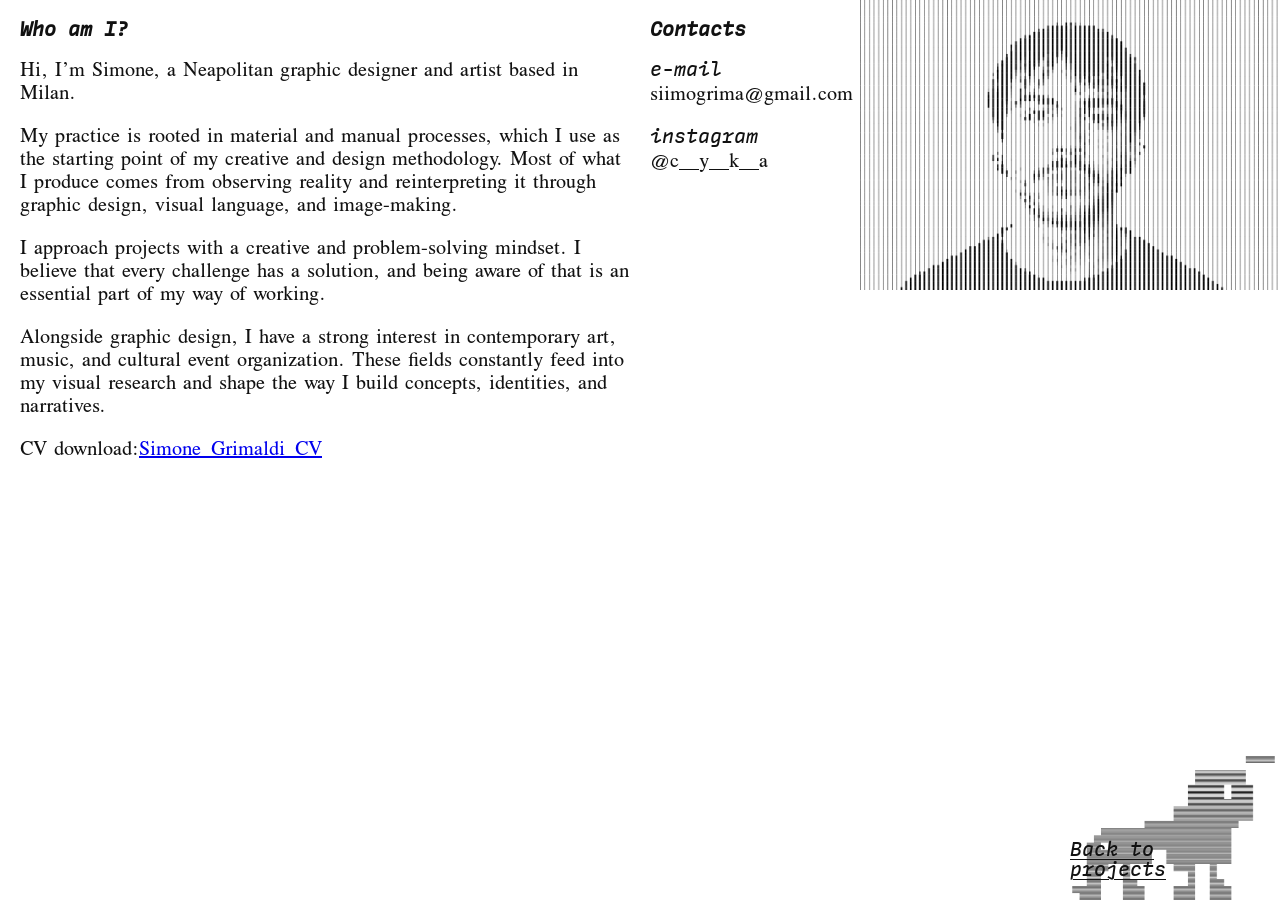
==== about.html @ 3a8df93e "initian site" ====
<!doctype html>
<html lang="it">
  <head>
    <meta charset="utf-8" />
    <title>About and Contacts — Simone Grimaldi</title>
    <meta name="viewport" content="width=device-width, initial-scale=1.0" />

    <link rel="shortcut icon" href="images/favicon.ico" type="image/x-icon" />

    <link rel="stylesheet" href="css/stili.css" />
    <link rel="stylesheet" href="css/projects.css" />
    <link rel="stylesheet" href="css/about.css" />
  </head>

  <body>
    <main class="project-page about-page" aria-label="About and Contacts">
      <!-- WHO AM I? (col 1-3) -->
      <section class="about-left" aria-label="Who am I">
        <h1 class="about-heading"><em>Who am I?</em></h1>

        <div class="about-text">
          <p>Hi, I’m Simone, a Neapolitan graphic designer and artist based in Milan.</p>

          <p>
            My practice is rooted in material and manual processes, which I use as the starting point of my creative
            and design methodology. Most of what I produce comes from observing reality and reinterpreting it through
            graphic design, visual language, and image-making.
          </p>

          <p>
            I approach projects with a creative and problem-solving mindset. I believe that every challenge has a
            solution, and being aware of that is an essential part of my way of working.
          </p>

          <p>
            Alongside graphic design, I have a strong interest in contemporary art, music, and cultural event
            organization. These fields constantly feed into my visual research and shape the way I build concepts,
            identities, and narratives.
          </p>

          <p>CV download:<a href="files/Simone Grimaldi CV.pdf" download>Simone_Grimaldi_CV</a> </p> 


        </div>
      </section>

      <!-- CONTACTS (col 4) -->
      <section class="about-contacts" aria-label="Contacts">
        <h2 class="about-heading"><em>Contacts</em></h2>

        <div class="contacts">
          <p class="contact-label"><em>e-mail</em></p>
          <p class="contact-value">siimogrima@gmail.com</p>

          <div class="contacts-gap" aria-hidden="true"></div>

          <p class="contact-label"><em>instagram</em></p>
          <p class="contact-value">@c__y__k__a</p>
        </div>
      </section>

      <!-- PORTRAIT (col 5-6) -->
      <section class="about-portrait" aria-label="Portrait">
        <img src="images/about/portrait.png" alt="Portrait" />
      </section>

      <!-- ✅ BACK IDENTICO alle pagine progetto -->
      <a class="back" href="index.html">Back to projects</a>
    </main>

    <!-- GIF overlay (identica) -->
    <div class="back-gif" aria-hidden="true">
      <img src="images/1.gif" alt="" />
    </div>
  </body>
</html>
---- css/stili.css ----
/* =========================
   css/stili.css (COMPLETO)
   ========================= */

/* -------------------------
   LOCAL FONTS
   ------------------------- */

@font-face {
  font-family: "MDIO";
  src: url("../fonts/MDIO-BoldItalic.ttf") format("truetype");
  font-weight: 700;
  font-style: normal;
  font-display: swap;
}

@font-face {
  font-family: "MDIO";
  src: url("../fonts/MDIO-MediumItalic.ttf") format("truetype");
  font-weight: 500;
  font-style: italic;
  font-display: swap;
}

@font-face {
  font-family: "Mansalva";
  src: url("../fonts/Mansalva-Regular.ttf") format("truetype");
  font-weight: 400;
  font-style: normal;
  font-display: swap;
}

@font-face {
  font-family: "Times CG";
  src: url("../fonts/Times%20CG.otf") format("opentype");
  font-weight: 400;
  font-style: normal;
  font-display: swap;
}

/* -------------------------
   VARIABILI
   ------------------------- */

:root {
  --page-pad: 20px;
  --gutter: 20px;

  --text: #111;
  --bg: #fff;

  --title-font: "MDIO", serif;
  --body-font: "MDIO", serif;
  --serif-font: "Times CG", serif;
  --date-font: "Mansalva", cursive;

  --space-block: 20px;
  --space-project: 10px;
  --space-title-meta: 0px;

  /* mobile */
  --gif-fixed-h: 220px;
  --mobile-photo-w: 140px;
  --mobile-projects-offset: 100px;

  /* underline */
  --u-thickness: 1px;
  --u-offset: 3px;
}

/* -------------------------
   BASE / RESET
   ------------------------- */

* {
  box-sizing: border-box;
}

html,
body {
  height: 100%;
}

body {
  margin: 0;
  background: var(--bg);
  color: var(--text);

  font-size: 20px;
  line-height: 1.2;

  font-family: var(--body-font);
  font-weight: 500;
  font-style: italic;
}

h1,
h2,
p,
ul {
  margin: 0;
  padding: 0;
}

/* -------------------------
   GRID LAYOUT (DESKTOP)
   ------------------------- */

.page {
  min-height: 100svh;
  padding: var(--page-pad);

  display: grid;
  grid-template-columns: repeat(6, minmax(0, 1fr));
  column-gap: var(--gutter);
  align-items: start;

  position: relative; /* overlay gif */
}

/* colonne */
.left {
  grid-column: 1 / 2;
}

.photo {
  grid-column: 2 / 3;
}

.projects-area {
  grid-column: 4 / 6;
}

.right {
  grid-column: 6 / 7;
  justify-self: end;
  text-align: right;
}

/* foto col 2 */
.photo img {
  display: block;
  width: 100%;
  height: auto;
}

/* -------------------------
   GIF OVERLAY (DESKTOP)
   ------------------------- */

.hero-gif {
  position: absolute;
  top: var(--page-pad);
  left: var(--page-pad);

  width: calc(((100% - (5 * var(--gutter))) / 6) * 3 + (2 * var(--gutter)));
  height: auto;

  z-index: 2;
  pointer-events: none;
}

.hero-gif img {
  display: block;
  width: 100%;
  height: auto;
  object-fit: contain;
}

/* -------------------------
   TITOLI (BOLD)
   ------------------------- */

.brand,
.section-title {
  font-family: var(--title-font);
  font-weight: 700;
  font-style: normal;

  font-size: 20px;
  line-height: 1.2;

  white-space: nowrap;
}

.brand {
  font-size: 23.5px;
}

/* -------------------------
   HOVER / LINK STYLING
   - Simone Grimaldi: NO hover
   - Projects (titolo in alto): NO hover
   - About and Contacts (in alto): SI hover + link nero
   - Lista progetti: SI hover
   ------------------------- */

/* About and Contacts in alto (ora è un <a>) */
.right .section-title {
  color: inherit;
  text-decoration: none;
  text-decoration-thickness: var(--u-thickness);
  text-underline-offset: var(--u-offset);
}

.right .section-title:visited {
  color: inherit;
}

.right .section-title:hover {
  text-decoration: underline;
}

/* Simone: no hover */
.brand:hover {
  text-decoration: none;
}

/* -------------------------
   SINISTRA
   ------------------------- */

.tagline {
  margin-top: var(--space-block);

  font-family: var(--serif-font);
  font-weight: 400;
  font-style: normal;

  font-size: 20px;
  line-height: 1.2;
}

/* -------------------------
   PROJECTS LIST
   ------------------------- */

.projects {
  margin-top: var(--space-block);
  list-style: none;
}

.project {
  margin-bottom: var(--space-project);
}

/* underline su tutta la voce */
.project-link {
  display: inline-block;
  color: inherit;
  cursor: pointer;

  text-decoration: none;
  text-decoration-thickness: var(--u-thickness);
  text-underline-offset: var(--u-offset);
}

.project-link:hover {
  text-decoration: underline;
}

.project-link .project-title,
.project-link .project-meta {
  display: block;
}

/* titolo progetto: MDIO MediumItalic */
.project-title {
  font-family: var(--body-font);
  font-weight: 500;
  font-style: italic;

  font-size: 20px;
  line-height: 1;

  white-space: nowrap;
}

.project-title em {
  font-style: italic;
}

/* date: Mansalva */
.date {
  font-family: var(--date-font);
  font-weight: 400;
  font-style: normal;

  font-size: 20px;
  line-height: 1;
}

/* meta: Times CG */
.project-meta {
  margin-top: var(--space-title-meta);

  font-family: var(--serif-font);
  font-weight: 400;
  font-style: normal;

  font-size: 20px;
  line-height: 1;
}

/* -------------------------
   MOBILE
   - foto a sinistra + testo a destra (gutter 20)
   - projects più in basso di 100px
   - gif fixed bottom con margini 20px
   ------------------------- */

@media (max-width: 900px) {
  .page {
    grid-template-columns: var(--mobile-photo-w) var(--gutter) 1fr;
    column-gap: 0;
    row-gap: 20px;

    padding-bottom: calc(var(--page-pad) + var(--gif-fixed-h));
  }

  .photo {
    grid-column: 1 / 2;
    grid-row: 1;
    justify-self: start;
    align-self: start;
  }

  .photo img {
    width: 100%;
    height: auto;
  }

  .left {
    grid-column: 3 / 4;
    grid-row: 1;
    justify-self: start;
    align-self: start;
    text-align: left;
  }

  /* nome sempre in una riga, riduce se serve + spazio sotto */
  .brand {
    white-space: nowrap;
    font-size: clamp(16px, 6vw, 23.5px);
    margin-bottom: 20px;
  }

  .projects-area {
    grid-column: 1 / 4;
    grid-row: 2;
    justify-self: start;
    text-align: left;

    margin-top: var(--mobile-projects-offset);
  }

  .right {
    grid-column: 1 / 4;
    grid-row: 3;
    justify-self: start;
    text-align: left;
  }

  .section-title,
  .project-title {
    white-space: normal;
  }

  /* GIF fixed bottom con margini 20px dx/sx */
  .hero-gif {
    position: fixed;
    left: var(--page-pad);
    right: var(--page-pad);
    bottom: 0;
    top: auto;

    width: auto;
    height: var(--gif-fixed-h);

    z-index: 999;
    pointer-events: none;
  }

  .hero-gif img {
    width: 100%;
    height: 100%;
    object-fit: contain;
    object-position: bottom;
  }
}
---- css/projects.css ----
/* =========================
   css/projects.css (COMPLETO)
   ========================= */

:root {
  --pad: 20px;
  --gutter: 20px;
  --fade-ms: 160ms;
}

/* =========================
   LAYOUT PAGINA PROGETTO
   ========================= */

.project-page {
  min-height: 100svh;
  padding: var(--pad);

  display: grid;
  grid-template-columns: repeat(6, minmax(0, 1fr));
  column-gap: var(--gutter);
  grid-template-rows: auto auto;
  row-gap: 0;

  overflow-x: hidden;
}

.p-left {
  grid-column: 1 / 4;
  grid-row: 1;
  align-self: start;
}

.p-right {
  grid-column: 4 / 7;
  grid-row: 1;
  align-self: start;
}

.p-media {
  grid-column: 1 / 4;
  grid-row: 2;

  display: flex;
  flex-direction: column;
  gap: 20px;

  /* lascia hidden per sicurezza layout, ma nav avrà padding */
  overflow-x: hidden;
}

/* =========================
   TIPOGRAFIA
   ========================= */

.project-page,
.project-page * {
  font-size: 20px;
}

.p-title {
  font-family: "MDIO", serif;
  font-weight: 500;
  font-style: italic;
  line-height: 1;
}

.p-subtitle {
  font-family: "Times CG", serif;
  font-weight: 400;
  font-style: normal;
  line-height: 1;
}

.p-heading {
  font-family: "MDIO", serif;
  font-weight: 500;
  font-style: italic;
  line-height: 1;
  margin-bottom: 20px;
}

.p-paragraph {
  font-family: "Times CG", serif;
  font-weight: 400;
  font-style: normal;
  line-height: 1.2;
  margin-bottom: 20px;
}

.p-right > :last-child {
  margin-bottom: 0;
}

/* =========================
   NAV
   ========================= */

.p-nav {
  display: flex;
  justify-content: space-between;
  align-items: center;

  /* ✅ evita il clipping del cerchio sul bordo */
  padding-left: 4px;
  padding-right: 4px;
  padding-top: 2px;
  padding-bottom: 2px;
}

/* ✅ frecce centrate nel cerchio */
.nav-btn {
  width: 34px;
  height: 34px;

  border: 2px solid #111;
  border-radius: 999px;

  display: flex;
  align-items: center;
  justify-content: center;

  padding: 0;
  margin: 0;

  background: transparent;
  cursor: pointer;

  font-family: system-ui, -apple-system, "Segoe UI", Arial, sans-serif;
  font-weight: 400;
  font-style: normal;

  font-size: 20px;
  line-height: 1;

  vertical-align: middle;
}

/* micro correzione ottica */
.nav-btn[data-carousel-prev] {
  transform: translateX(-0.5px);
}
.nav-btn[data-carousel-next] {
  transform: translateX(0.5px);
}

/* =========================
   FADE CAROUSEL (IMG/GIF/VIDEO)
   ========================= */

.p-photo {
  margin: 0;
  overflow-x: hidden;
}

.fade-carousel {
  position: relative;
  width: 100%;
}

/* tutte sovrapposte */
.fade-slide {
  display: block;
  width: 100%;
  height: auto;

  position: absolute;
  inset: 0;

  opacity: 0;
  transition: opacity var(--fade-ms) linear;
}

/* IMPORTANTISSIMO: solo la slide attiva è cliccabile */
.fade-slide {
  pointer-events: none;
}

.fade-slide.is-active {
  pointer-events: auto;
}

/* cursore: zoom solo su immagini, non su video */
.fade-carousel .fade-slide.is-active {
  cursor: default;
}
.fade-carousel img.fade-slide.is-active {
  cursor: zoom-in;
}

/* attiva = visibile + prende altezza */
.fade-slide.is-active {
  opacity: 1;
  position: relative;
}

/* fade-out dell’attiva durante lo switch */
.fade-carousel.is-fading .fade-slide.is-active {
  opacity: 0;
}

/* video slide */
.fade-carousel video.fade-slide {
  width: 100%;
  height: auto;
  display: block;
}

/* indicazione cliccabile */
.fade-carousel .fade-slide.is-active {
  cursor: zoom-in;
}

/* =========================
   BACK LINK (in basso a destra)
   ========================= */

.back {
  grid-column: 6 / 7;
  grid-row: 2;
  justify-self: end;
  align-self: end;

  position: relative;
  z-index: 2;

  font-family: "MDIO", serif;
  font-weight: 500;
  font-style: italic;
  font-size: 20px;
  line-height: 1;

  color: inherit;
  text-decoration: underline;
  text-decoration-thickness: 1px;
  text-underline-offset: 3px;
}

/* =========================
   LIGHTBOX (IMMAGINI)
   ========================= */

.lightbox {
  position: fixed;
  inset: 0;
  background: rgba(0, 0, 0, 0.92);
  z-index: 9999;

  display: none;
  align-items: center;
  justify-content: center;

  padding: 20px;
}

.lightbox.is-open {
  display: flex;
}

.lightbox img {
  max-width: 100%;
  max-height: 100%;
  width: auto;
  height: auto;
  display: block;
}

/* =========================
   GIF OVERLAY sotto "Back"
   (1 colonna su 6) bottom-right, no margini
   ========================= */

.back-gif {
  position: fixed;
  right: 0;
  bottom: 0;

  width: calc(100vw / 6);
  height: auto;

  z-index: 1;
  pointer-events: none;
}

.back-gif img {
  display: block;
  width: 100%;
  height: auto;
}

/* =========================
   MOBILE STACK
   ========================= */

@media (max-width: 900px) {
  .project-page {
    grid-template-columns: 1fr;
    grid-template-rows: auto;
    row-gap: 20px;
  }

  .p-left,
  .p-right,
  .p-media,
  .back {
    grid-column: 1 / -1;
    grid-row: auto;
  }

  .back {
    justify-self: end;
    margin-top: 10px;
  }

  .back-gif {
    width: calc(100vw / 6);
  }
}

/* Lightbox nav buttons */
.lightbox {
  position: fixed;
  inset: 0;
  background: rgba(0, 0, 0, 0.92);
  z-index: 9999;

  display: none;
  align-items: center;
  justify-content: center;

  padding: 20px;
}

.lightbox.is-open {
  display: flex;
}

.lightbox-img {
  max-width: 100%;
  max-height: 100%;
  width: auto;
  height: auto;
  display: block;
}

/* frecce dentro lightbox */
.lightbox-btn {
  width: 34px;
  height: 34px;

  border: 2px solid #fff;
  border-radius: 999px;

  display: flex;
  align-items: center;
  justify-content: center;

  background: transparent;
  color: #fff;
  cursor: pointer;

  font-family: system-ui, -apple-system, "Segoe UI", Arial, sans-serif;
  font-size: 20px;
  line-height: 1;

  user-select: none;
}

.lightbox-prev {
  position: fixed;
  left: 20px;
  top: 50%;
  transform: translateY(-50%);
}

.lightbox-next {
  position: fixed;
  right: 20px;
  top: 50%;
  transform: translateY(-50%);
}
---- css/about.css ----
/* =========================
   css/about.css (COMPLETO)
   ========================= */

/* Desktop: stessa griglia 6 colonne */
.about-page {
  display: grid;
  grid-template-columns: repeat(6, minmax(0, 1fr));
  column-gap: var(--gutter);
  grid-template-rows: auto;
}

/* col 1-3 */
.about-left {
  grid-column: 1 / 4;
  align-self: start;
}

/* col 4 */
.about-contacts {
  grid-column: 4 / 5;
  align-self: start;
}

/* col 5-6 */
.about-portrait {
  grid-column: 5 / 7;
  align-self: start;

  /* a filo bordo destro + bordo alto (annulla padding pagina) */
  margin-right: calc(var(--pad) * -1);
  margin-top: calc(var(--pad) * -1);
}

.about-portrait img {
  display: block;
  width: 100%;
  height: auto;
}

/* Titoli: MDIO 20 */
.about-heading {
  margin: 0;
  font-family: "MDIO", serif;
  font-weight: 700;
  font-style: normal;
  font-size: 20px;
  line-height: 1;
}

/* Testo lungo: Times CG 20 */
.about-text {
  margin-top: 20px;
  font-family: "Times CG", serif;
  font-weight: 400;
  font-style: normal;
  font-size: 20px;
  line-height: 1.15;
}

.about-text p {
  margin: 0 0 20px 0;
}

/* Contacts */
.contacts {
  margin-top: 20px;
}

/* Label e-mail/instagram: MDIO 20 */
.contact-label {
  margin: 0;
  font-family: "MDIO", serif;
  font-weight: 500;
  font-style: italic;
  font-size: 20px;
  line-height: 1;
}

/* Values: Times CG 20 (e-mail + handle) */
.contact-value {
  margin: 4px 0 0 0;
  font-family: "Times CG", serif;
  font-weight: 400;
  font-style: normal;
  font-size: 20px;
  line-height: 1.15;
}

/* spazio tra blocchi */
.contacts-gap {
  height: 20px;
}

/* =========================
   MOBILE (condensed)
   - portrait PRIMO full-bleed top/left/right
   - back FISSO bottom-right sopra la gif
   ========================= */
@media (max-width: 900px) {
  .about-page {
    grid-template-columns: 1fr;
    row-gap: 20px;
  }

  /* ordine: portrait -> who -> contacts */
  .about-portrait {
    order: 0;
    grid-column: 1 / -1;

    margin-left: calc(var(--pad) * -1);
    margin-right: calc(var(--pad) * -1);
    margin-top: calc(var(--pad) * -1);
    margin-bottom: 0;
  }

  .about-left {
    order: 1;
    grid-column: 1 / -1;
  }

  .about-contacts {
    order: 2;
    grid-column: 1 / -1;
  }

  /* back resta in fondo a destra, in overlay sopra la gif */
  .about-page .back {
    position: fixed;
    right: 20px;
    bottom: 20px;
    z-index: 2;
    margin: 0;
  }
}
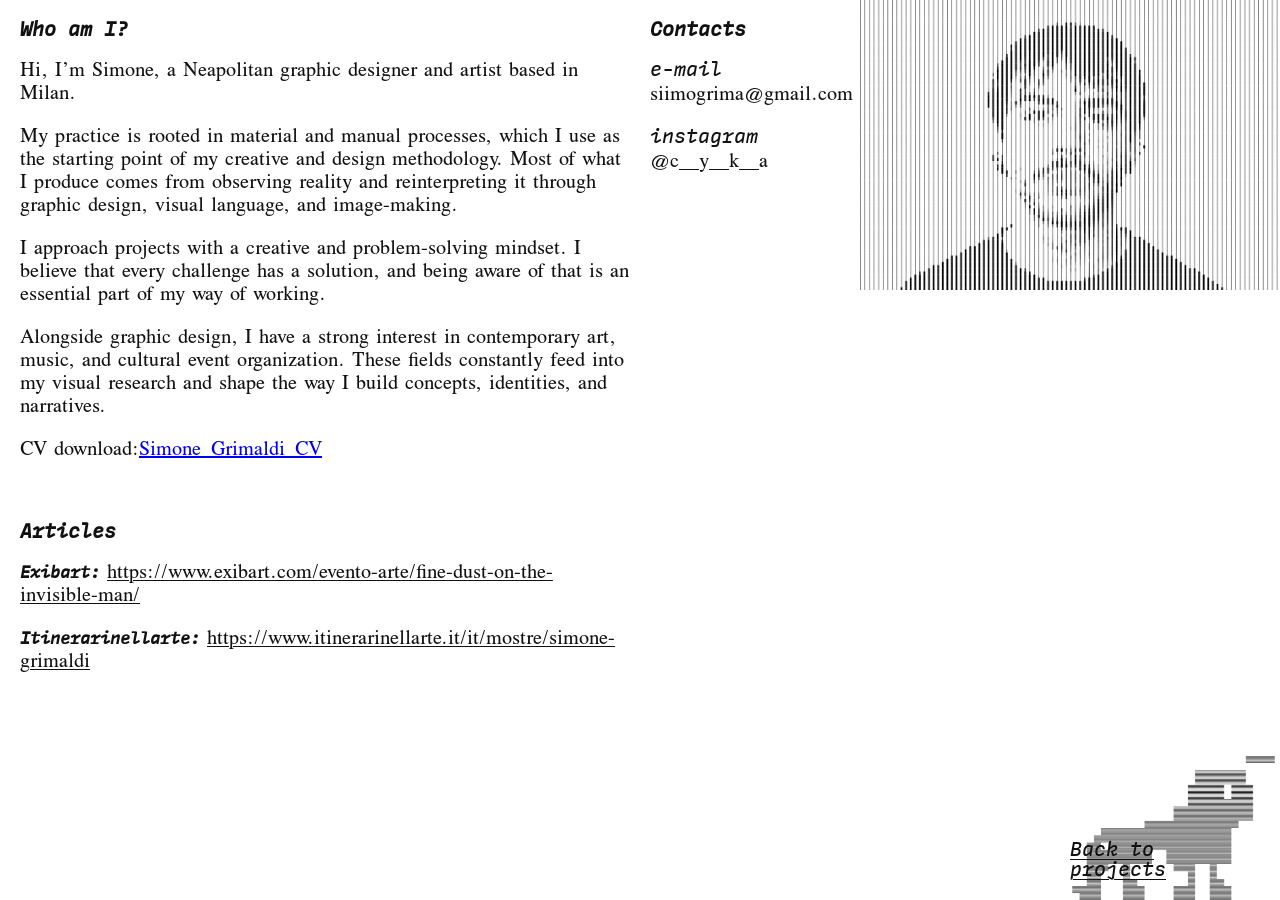
==== commit 1d7d7940: "articles update" ====
--- a/about.html
+++ b/about.html
@@ -1,6 +1,7 @@
 <!doctype html>
 <html lang="it">
   <head>
+    <link rel="icon" href="images/favicon.ico" type="image/x-icon" />
     <meta charset="utf-8" />
     <title>About and Contacts — Simone Grimaldi</title>
     <meta name="viewport" content="width=device-width, initial-scale=1.0" />
@@ -40,6 +41,34 @@
 
           <p>CV download:<a href="files/Simone Grimaldi CV.pdf" download>Simone_Grimaldi_CV</a> </p> 
 
+          <section class="articles">
+  <h2 class="articles-heading">Articles</h2>
+
+  <p class="article-item">
+    <span class="article-publication">Exibart:</span>
+    <a
+      class="article-link"
+      href="https://www.exibart.com/evento-arte/fine-dust-on-the-invisible-man/"
+      target="_blank"
+      rel="noopener noreferrer"
+    >
+      https://www.exibart.com/evento-arte/fine-dust-on-the-invisible-man/
+    </a>
+  </p>
+
+  <p class="article-item">
+    <span class="article-publication">Itinerarinellarte:</span>
+    <a
+      class="article-link"
+      href="https://www.itinerarinellarte.it/it/mostre/simone-grimaldi-fine-dust-on-the-invisible-man-17314"
+      target="_blank"
+      rel="noopener noreferrer"
+    >
+     https://www.itinerarinellarte.it/it/mostre/simone-grimaldi
+    </a>
+  </p>
+</section>
+
 
         </div>
       </section>
--- a/css/stili.css
+++ b/css/stili.css
@@ -5,7 +5,6 @@
 /* -------------------------
    LOCAL FONTS
    ------------------------- */
-
 @font-face {
   font-family: "MDIO";
   src: url("../fonts/MDIO-BoldItalic.ttf") format("truetype");
@@ -41,7 +40,6 @@
 /* -------------------------
    VARIABILI
    ------------------------- */
-
 :root {
   --page-pad: 20px;
   --gutter: 20px;
@@ -49,8 +47,8 @@
   --text: #111;
   --bg: #fff;
 
-  --title-font: "MDIO", serif;
-  --body-font: "MDIO", serif;
+  --title-font: "MDIO", serif; /* titoli bold */
+  --body-font: "MDIO", serif;  /* mdio medium italic */
   --serif-font: "Times CG", serif;
   --date-font: "Mansalva", cursive;
 
@@ -71,7 +69,6 @@
 /* -------------------------
    BASE / RESET
    ------------------------- */
-
 * {
   box-sizing: border-box;
 }
@@ -105,7 +102,6 @@
 /* -------------------------
    GRID LAYOUT (DESKTOP)
    ------------------------- */
-
 .page {
   min-height: 100svh;
   padding: var(--page-pad);
@@ -147,12 +143,12 @@
 /* -------------------------
    GIF OVERLAY (DESKTOP)
    ------------------------- */
-
 .hero-gif {
   position: absolute;
   top: var(--page-pad);
   left: var(--page-pad);
 
+  /* 3 colonne (1-3) con 2 gutter interni */
   width: calc(((100% - (5 * var(--gutter))) / 6) * 3 + (2 * var(--gutter)));
   height: auto;
 
@@ -170,7 +166,6 @@
 /* -------------------------
    TITOLI (BOLD)
    ------------------------- */
-
 .brand,
 .section-title {
   font-family: var(--title-font);
@@ -183,19 +178,21 @@
   white-space: nowrap;
 }
 
+/* SOLO nome: desktop 23.5 */
 .brand {
   font-size: 23.5px;
 }
 
 /* -------------------------
    HOVER / LINK STYLING
+   Regole richieste:
    - Simone Grimaldi: NO hover
    - Projects (titolo in alto): NO hover
    - About and Contacts (in alto): SI hover + link nero
-   - Lista progetti: SI hover
-   ------------------------- */
-
-/* About and Contacts in alto (ora è un <a>) */
+   - Lista progetti: SI hover (underline su tutta la riga)
+   ------------------------- */
+
+/* About and Contacts in alto (è un <a>) */
 .right .section-title {
   color: inherit;
   text-decoration: none;
@@ -219,7 +216,6 @@
 /* -------------------------
    SINISTRA
    ------------------------- */
-
 .tagline {
   margin-top: var(--space-block);
 
@@ -234,7 +230,6 @@
 /* -------------------------
    PROJECTS LIST
    ------------------------- */
-
 .projects {
   margin-top: var(--space-block);
   list-style: none;
@@ -303,18 +298,23 @@
 }
 
 /* -------------------------
-   MOBILE
-   - foto a sinistra + testo a destra (gutter 20)
-   - projects più in basso di 100px
-   - gif fixed bottom con margini 20px
-   ------------------------- */
-
+   MOBILE (iphone / schermi stretti)
+   - foto piccola a sinistra
+   - testo a destra con gutter 20 + margine destro 20
+   - titolo sempre su una riga (riduce se serve)
+   - projects 100px più in basso
+   - gif fixed bottom overlay
+   ------------------------- */
 @media (max-width: 900px) {
   .page {
     grid-template-columns: var(--mobile-photo-w) var(--gutter) 1fr;
     column-gap: 0;
     row-gap: 20px;
 
+    /* margini 20px su tutti i lati */
+    padding: var(--page-pad);
+
+    /* spazio extra per gif fixed */
     padding-bottom: calc(var(--page-pad) + var(--gif-fixed-h));
   }
 
@@ -330,19 +330,23 @@
     height: auto;
   }
 
+  /* testo a destra della foto con margine destro 20px */
   .left {
     grid-column: 3 / 4;
     grid-row: 1;
     justify-self: start;
     align-self: start;
     text-align: left;
-  }
-
-  /* nome sempre in una riga, riduce se serve + spazio sotto */
+
+    width: 100%;
+    padding-right: var(--page-pad);
+  }
+
+  /* ✅ RIDOTTO: nome sempre su una riga e più piccolo su mobile */
   .brand {
     white-space: nowrap;
-    font-size: clamp(16px, 6vw, 23.5px);
-    margin-bottom: 20px;
+    font-size: clamp(13px, 4.2vw, 19px);
+    margin-bottom: 20px; /* accapo tra nome e tagline */
   }
 
   .projects-area {
@@ -387,4 +391,35 @@
     object-fit: contain;
     object-position: bottom;
   }
+}
+
+.site-credit {
+  position: fixed;
+  left: 50%;
+  bottom: 20px;
+  transform: translateX(-50%);
+
+  margin: 0;
+
+  font-family: "Times CG", serif;
+  font-weight: 400;
+  font-style: normal;
+  font-size: 12px;
+  line-height: 1;
+
+  white-space: nowrap;
+  color: var(--text);
+
+  z-index: 1000;
+}
+
+.site-credit a {
+  color: inherit;
+  text-decoration: underline;
+  text-decoration-thickness: 1px;
+  text-underline-offset: 2px;
+}
+
+.site-credit a:visited {
+  color: inherit;
 }
--- a/css/about.css
+++ b/css/about.css
@@ -132,4 +132,53 @@
     z-index: 2;
     margin: 0;
   }
+}
+
+/* -------------------------
+   ARTICLES
+   ------------------------- */
+
+.articles {
+  margin-top: 60px;
+}
+
+.articles-heading {
+  margin: 0 0 20px;
+
+  font-family: "MDIO", serif;
+  font-weight: 700;
+  font-style: italic;
+
+  font-size: 20px;
+  line-height: 1;
+}
+
+.article-item {
+  margin: 0 0 20px;
+  font-size: 20px;
+  line-height: 1.15;
+}
+
+.article-publication {
+  font-family: "MDIO", serif;
+  font-weight: 600;
+  font-style: italic;
+
+  font-size: 17px;
+  line-height: 1.15;
+}
+
+.article-link {
+  font-family: "Times CG", serif;
+  font-weight: 400;
+  font-style: normal;
+
+  color: inherit;
+  text-decoration: underline;
+  text-decoration-thickness: 1px;
+  text-underline-offset: 2px;
+}
+
+.article-link:visited {
+  color: inherit;
 }
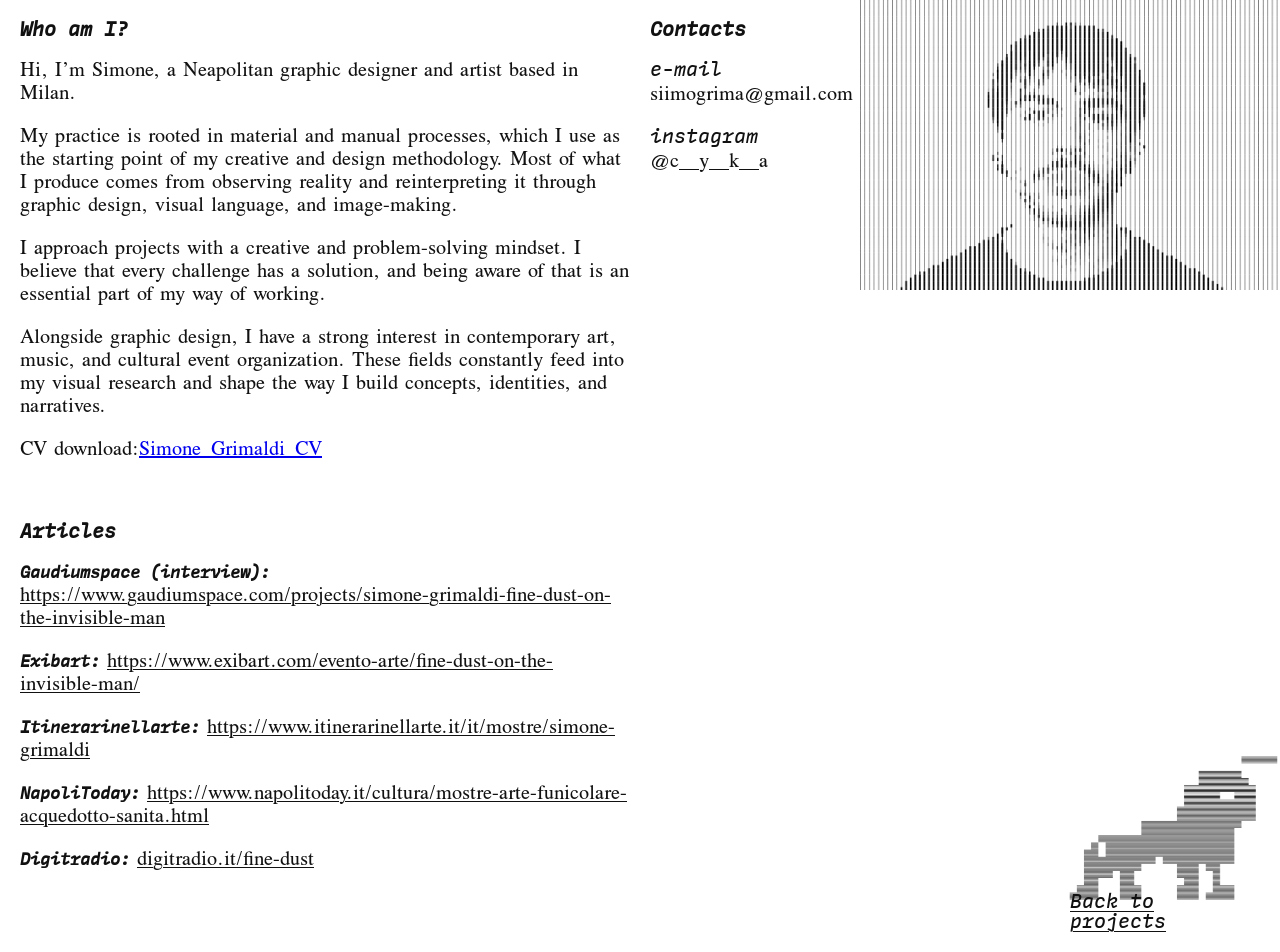
==== commit 3759b00f: "articles update" ====
--- a/about.html
+++ b/about.html
@@ -45,6 +45,18 @@
   <h2 class="articles-heading">Articles</h2>
 
   <p class="article-item">
+    <span class="article-publication">Gaudiumspace (interview):</span>
+    <a
+      class="article-link"
+      href="https://www.gaudiumspace.com/projects/simone-grimaldi-fine-dust-on-the-invisible-man"
+      target="_blank"
+      rel="noopener noreferrer"
+    >
+      https://www.gaudiumspace.com/projects/simone-grimaldi-fine-dust-on-the-invisible-man
+    </a>
+  </p>
+
+  <p class="article-item">
     <span class="article-publication">Exibart:</span>
     <a
       class="article-link"
@@ -65,6 +77,31 @@
       rel="noopener noreferrer"
     >
      https://www.itinerarinellarte.it/it/mostre/simone-grimaldi
+    </a>
+  
+  </p>
+    <p class="article-item">
+    <span class="article-publication">NapoliToday:</span>
+    <a
+      class="article-link"
+      href="https://www.napolitoday.it/cultura/mostre-arte-funicolare-acquedotto-sanita.html"
+      target="_blank"
+      rel="noopener noreferrer"
+    >
+      https://www.napolitoday.it/cultura/mostre-arte-funicolare-acquedotto-sanita.html
+    </a>
+  </p>
+
+  </p>
+    <p class="article-item">
+    <span class="article-publication">Digitradio:</span>
+    <a
+      class="article-link"
+      href="https://www.digitradio.it/cultura-e-societa/napoli-sotterranea-si-fa-tela-leffimero-di-fine-dust-on-the-invisible-man-dialoga-con-le-vestigia-dellacquedotto-del-serino/"
+      target="_blank"
+      rel="noopener noreferrer"
+    >
+      digitradio.it/fine-dust
     </a>
   </p>
 </section>
--- a/css/about.css
+++ b/css/about.css
@@ -132,6 +132,32 @@
     z-index: 2;
     margin: 0;
   }
+  @media (max-width: 900px) {
+  .about-page {
+    grid-template-columns: minmax(0, 1fr);
+    width: 100%;
+    max-width: 100%;
+    overflow-x: hidden;
+  }
+
+  .about-left,
+  .about-contacts,
+  .about-text,
+  .contacts,
+  .articles {
+    width: 100%;
+    max-width: 100%;
+    min-width: 0;
+  }
+
+  .about-text,
+  .contact-value,
+  .article-item,
+  .article-link {
+    overflow-wrap: anywhere;
+    word-break: normal;
+  }
+}
 }
 
 /* -------------------------
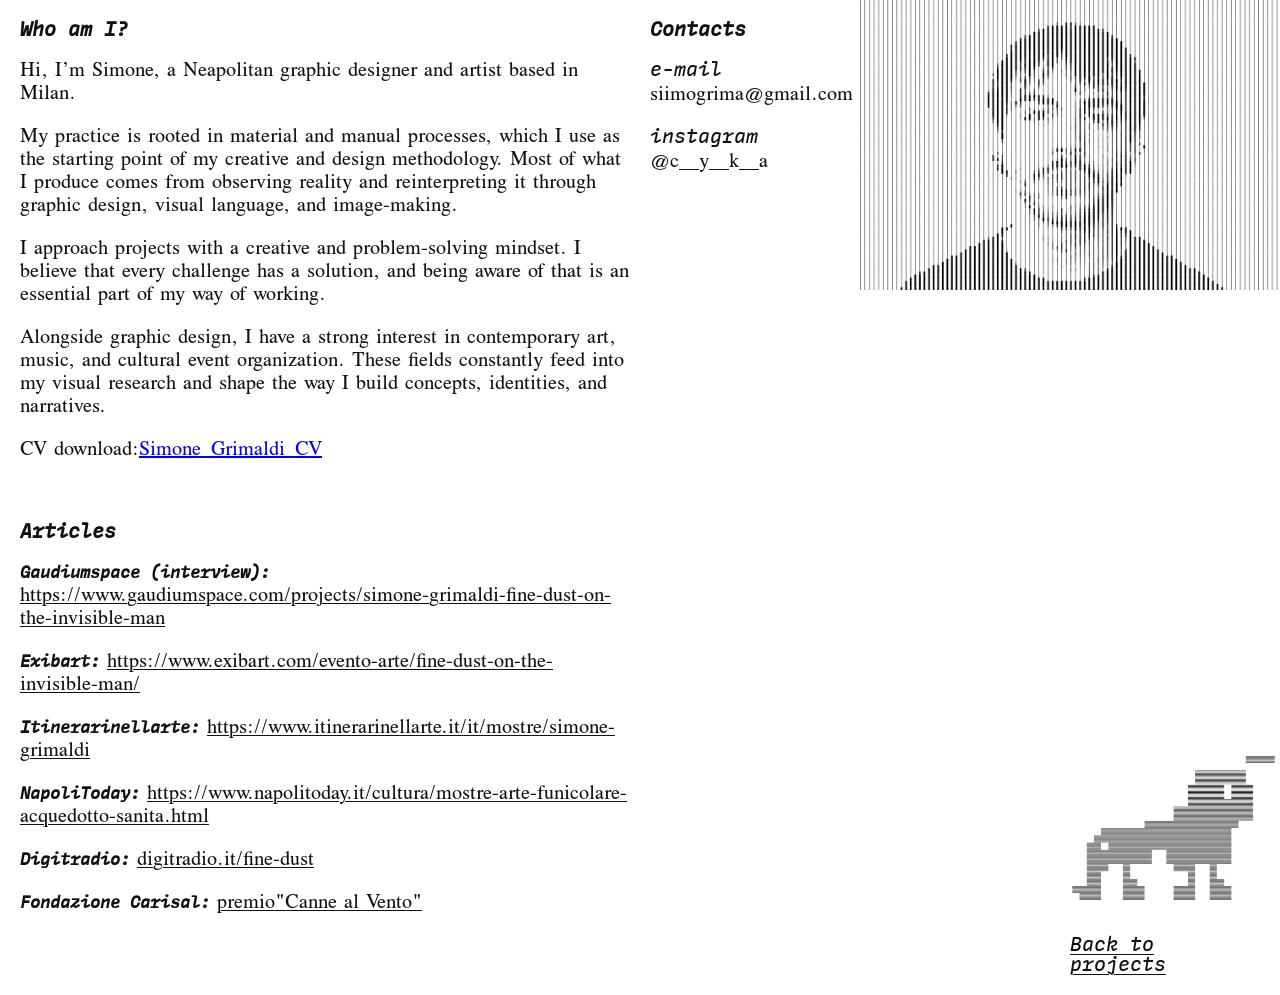
==== commit 681688db: "i" ====
--- a/about.html
+++ b/about.html
@@ -104,6 +104,19 @@
       digitradio.it/fine-dust
     </a>
   </p>
+
+  <p class="article-item">
+  <span class="article-publication">Fondazione Carisal:</span>
+  <a
+    class="article-link"
+    href="https://www.fondazionecarisal.it/premio-canne-al-vento-2026/"
+    target="_blank"
+    rel="noopener noreferrer"
+  >
+    premio"Canne al Vento"
+  </a>
+</p>
+
 </section>
 
 
--- a/css/stili.css
+++ b/css/stili.css
@@ -1,10 +1,7 @@
 /* =========================
-   css/stili.css (COMPLETO)
-   ========================= */
-
-/* -------------------------
    LOCAL FONTS
-   ------------------------- */
+   ========================= */
+
 @font-face {
   font-family: "MDIO";
   src: url("../fonts/MDIO-BoldItalic.ttf") format("truetype");
@@ -37,9 +34,11 @@
   font-display: swap;
 }
 
-/* -------------------------
-   VARIABILI
-   ------------------------- */
+
+/* =========================
+   VARIABLES
+   ========================= */
+
 :root {
   --page-pad: 20px;
   --gutter: 20px;
@@ -47,8 +46,8 @@
   --text: #111;
   --bg: #fff;
 
-  --title-font: "MDIO", serif; /* titoli bold */
-  --body-font: "MDIO", serif;  /* mdio medium italic */
+  --title-font: "MDIO", serif;
+  --body-font: "MDIO", serif;
   --serif-font: "Times CG", serif;
   --date-font: "Mansalva", cursive;
 
@@ -56,19 +55,19 @@
   --space-project: 10px;
   --space-title-meta: 0px;
 
-  /* mobile */
   --gif-fixed-h: 220px;
   --mobile-photo-w: 140px;
   --mobile-projects-offset: 100px;
 
-  /* underline */
   --u-thickness: 1px;
   --u-offset: 3px;
 }
 
-/* -------------------------
-   BASE / RESET
-   ------------------------- */
+
+/* =========================
+   RESET / BASE
+   ========================= */
+
 * {
   box-sizing: border-box;
 }
@@ -80,15 +79,19 @@
 
 body {
   margin: 0;
+
   background: var(--bg);
   color: var(--text);
 
+  font-family: var(--body-font);
+
   font-size: 20px;
-  line-height: 1.2;
-
-  font-family: var(--body-font);
   font-weight: 500;
   font-style: italic;
+
+  line-height: 1.2;
+
+  overflow-x: hidden;
 }
 
 h1,
@@ -99,22 +102,33 @@
   padding: 0;
 }
 
-/* -------------------------
-   GRID LAYOUT (DESKTOP)
-   ------------------------- */
+
+/* =========================
+   DESKTOP GRID
+   ========================= */
+
 .page {
+  position: relative;
+
   min-height: 100svh;
+
   padding: var(--page-pad);
 
   display: grid;
-  grid-template-columns: repeat(6, minmax(0, 1fr));
+
+  grid-template-columns:
+    repeat(6, minmax(0, 1fr));
+
   column-gap: var(--gutter);
+
   align-items: start;
-
-  position: relative; /* overlay gif */
-}
-
-/* colonne */
+}
+
+
+/* =========================
+   HOME COLUMNS
+   ========================= */
+
 .left {
   grid-column: 1 / 2;
 }
@@ -129,75 +143,96 @@
 
 .right {
   grid-column: 6 / 7;
+
   justify-self: end;
+
   text-align: right;
 }
 
-/* foto col 2 */
+
+/* =========================
+   PHOTO
+   ========================= */
+
 .photo img {
   display: block;
+
   width: 100%;
   height: auto;
 }
 
-/* -------------------------
-   GIF OVERLAY (DESKTOP)
-   ------------------------- */
+
+/* =========================
+   DECORATIVE GIF DESKTOP
+   ========================= */
+
 .hero-gif {
   position: absolute;
+
   top: var(--page-pad);
   left: var(--page-pad);
 
-  /* 3 colonne (1-3) con 2 gutter interni */
-  width: calc(((100% - (5 * var(--gutter))) / 6) * 3 + (2 * var(--gutter)));
+  width:
+    calc(
+      ((100% - (5 * var(--gutter))) / 6)
+      * 3
+      + (2 * var(--gutter))
+    );
+
   height: auto;
 
   z-index: 2;
+
   pointer-events: none;
 }
 
 .hero-gif img {
   display: block;
+
   width: 100%;
   height: auto;
+
   object-fit: contain;
 }
 
-/* -------------------------
-   TITOLI (BOLD)
-   ------------------------- */
+
+/* =========================
+   HEADINGS
+   ========================= */
+
 .brand,
 .section-title {
   font-family: var(--title-font);
+
   font-weight: 700;
   font-style: normal;
 
   font-size: 20px;
+
   line-height: 1.2;
 
   white-space: nowrap;
 }
 
-/* SOLO nome: desktop 23.5 */
 .brand {
   font-size: 23.5px;
 }
 
-/* -------------------------
-   HOVER / LINK STYLING
-   Regole richieste:
-   - Simone Grimaldi: NO hover
-   - Projects (titolo in alto): NO hover
-   - About and Contacts (in alto): SI hover + link nero
-   - Lista progetti: SI hover (underline su tutta la riga)
-   ------------------------- */
-
-/* About and Contacts in alto (è un <a>) */
+
+/* =========================
+   ABOUT LINK
+   ========================= */
+
 .right .section-title {
   color: inherit;
+
   text-decoration: none;
-  text-decoration-thickness: var(--u-thickness);
-  text-underline-offset: var(--u-offset);
+
+  text-decoration-thickness:
+    var(--u-thickness);
+
+  text-underline-offset:
+    var(--u-offset);
 }
 
 .right .section-title:visited {
@@ -208,46 +243,66 @@
   text-decoration: underline;
 }
 
-/* Simone: no hover */
 .brand:hover {
   text-decoration: none;
 }
 
-/* -------------------------
-   SINISTRA
-   ------------------------- */
+
+/* =========================
+   TAGLINE
+   ========================= */
+
 .tagline {
-  margin-top: var(--space-block);
-
-  font-family: var(--serif-font);
+  margin-top:
+    var(--space-block);
+
+  font-family:
+    var(--serif-font);
+
   font-weight: 400;
   font-style: normal;
 
   font-size: 20px;
+
   line-height: 1.2;
 }
 
-/* -------------------------
-   PROJECTS LIST
-   ------------------------- */
+
+/* =========================
+   PROJECT LIST
+   ========================= */
+
 .projects {
-  margin-top: var(--space-block);
+  margin-top:
+    var(--space-block);
+
   list-style: none;
 }
 
 .project {
-  margin-bottom: var(--space-project);
-}
-
-/* underline su tutta la voce */
+  margin-bottom:
+    var(--space-project);
+}
+
+
+/* =========================
+   PROJECT LINKS
+   ========================= */
+
 .project-link {
   display: inline-block;
+
   color: inherit;
+
   cursor: pointer;
 
   text-decoration: none;
-  text-decoration-thickness: var(--u-thickness);
-  text-underline-offset: var(--u-offset);
+
+  text-decoration-thickness:
+    var(--u-thickness);
+
+  text-underline-offset:
+    var(--u-offset);
 }
 
 .project-link:hover {
@@ -259,13 +314,20 @@
   display: block;
 }
 
-/* titolo progetto: MDIO MediumItalic */
+
+/* =========================
+   PROJECT TITLE
+   ========================= */
+
 .project-title {
-  font-family: var(--body-font);
+  font-family:
+    var(--body-font);
+
   font-weight: 500;
   font-style: italic;
 
   font-size: 20px;
+
   line-height: 1;
 
   white-space: nowrap;
@@ -275,52 +337,225 @@
   font-style: italic;
 }
 
-/* date: Mansalva */
+
+/* =========================
+   DATE
+   ========================= */
+
 .date {
-  font-family: var(--date-font);
+  font-family:
+    var(--date-font);
+
   font-weight: 400;
   font-style: normal;
 
   font-size: 20px;
+
   line-height: 1;
 }
 
-/* meta: Times CG */
+
+/* =========================
+   PROJECT META
+   ========================= */
+
 .project-meta {
-  margin-top: var(--space-title-meta);
-
-  font-family: var(--serif-font);
+  margin-top:
+    var(--space-title-meta);
+
+  font-family:
+    var(--serif-font);
+
   font-weight: 400;
   font-style: normal;
 
   font-size: 20px;
+
   line-height: 1;
 }
 
-/* -------------------------
-   MOBILE (iphone / schermi stretti)
-   - foto piccola a sinistra
-   - testo a destra con gutter 20 + margine destro 20
-   - titolo sempre su una riga (riduce se serve)
-   - projects 100px più in basso
-   - gif fixed bottom overlay
-   ------------------------- */
+
+/* =========================
+   PROJECT HOVER PREVIEW
+   ========================= */
+
+.project-hover-preview {
+  position: fixed;
+
+  left: 20px;
+  bottom: 35px;
+
+  width:
+    calc(50vw - 40px);
+
+  height: 44vh;
+
+  overflow: hidden;
+
+  pointer-events: none;
+
+  z-index: 20;
+}
+
+.project-hover-image {
+  position: absolute;
+
+  display: block;
+
+  width:
+    clamp(
+      140px,
+      18vw,
+      300px
+    );
+
+  max-width: 70%;
+
+  height: auto;
+
+  opacity: 0;
+
+  transform:
+    translateY(3px);
+
+  transition:
+    opacity 220ms ease,
+    transform 220ms ease;
+}
+
+.project-hover-image.is-visible {
+  opacity: 1;
+
+  transform:
+    translateY(0);
+}
+
+
+/* =========================
+   SITE CREDIT
+   ========================= */
+
+.site-credit {
+  position: fixed;
+
+  left: 50%;
+  bottom: 10px;
+
+  transform:
+    translateX(-50%);
+
+  margin: 0;
+
+  font-family:
+    "Times CG",
+    serif;
+
+  font-weight: 400;
+  font-style: normal;
+
+  font-size: 12px;
+
+  line-height: 1;
+
+  white-space: nowrap;
+
+  color: var(--text);
+
+  z-index: 1000;
+}
+
+.site-credit a {
+  color: inherit;
+
+  text-decoration: underline;
+
+  text-decoration-thickness: 1px;
+
+  text-underline-offset: 2px;
+}
+
+.site-credit a:visited {
+  color: inherit;
+}
+
+
+/* =========================
+   RESPONSIVE DESKTOP
+   ========================= */
+
+@media (max-width: 1200px) {
+  .project-hover-preview {
+    width:
+      calc(50vw - 35px);
+
+    height: 40vh;
+  }
+
+  .project-hover-image {
+    width:
+      clamp(
+        130px,
+        17vw,
+        250px
+      );
+
+    max-width: 72%;
+  }
+}
+
+@media (max-width: 1050px) {
+  .project-hover-preview {
+    width:
+      calc(50vw - 30px);
+
+    height: 36vh;
+  }
+
+  .project-hover-image {
+    width:
+      clamp(
+        115px,
+        16vw,
+        210px
+      );
+
+    max-width: 74%;
+  }
+}
+
+
+/* =========================
+   MOBILE
+   ========================= */
+
 @media (max-width: 900px) {
   .page {
-    grid-template-columns: var(--mobile-photo-w) var(--gutter) 1fr;
+    grid-template-columns:
+      var(--mobile-photo-w)
+      var(--gutter)
+      minmax(0, 1fr);
+
     column-gap: 0;
+
     row-gap: 20px;
 
-    /* margini 20px su tutti i lati */
-    padding: var(--page-pad);
-
-    /* spazio extra per gif fixed */
-    padding-bottom: calc(var(--page-pad) + var(--gif-fixed-h));
-  }
+    padding:
+      var(--page-pad);
+
+    padding-bottom:
+      calc(
+        var(--page-pad)
+        + var(--gif-fixed-h)
+      );
+  }
+
+
+  /* PHOTO */
 
   .photo {
     grid-column: 1 / 2;
     grid-row: 1;
+
     justify-self: start;
     align-self: start;
   }
@@ -330,38 +565,62 @@
     height: auto;
   }
 
-  /* testo a destra della foto con margine destro 20px */
+
+  /* NAME + TAGLINE */
+
   .left {
     grid-column: 3 / 4;
     grid-row: 1;
-    justify-self: start;
+
+    justify-self: stretch;
     align-self: start;
+
+    width: 100%;
+    min-width: 0;
+
     text-align: left;
-
-    width: 100%;
-    padding-right: var(--page-pad);
-  }
-
-  /* ✅ RIDOTTO: nome sempre su una riga e più piccolo su mobile */
+  }
+
   .brand {
     white-space: nowrap;
-    font-size: clamp(13px, 4.2vw, 19px);
-    margin-bottom: 20px; /* accapo tra nome e tagline */
-  }
+
+    font-size:
+      clamp(
+        13px,
+        4.2vw,
+        19px
+      );
+
+    margin-bottom: 20px;
+  }
+
+
+  /* PROJECTS */
 
   .projects-area {
     grid-column: 1 / 4;
     grid-row: 2;
+
     justify-self: start;
+
+    width: 100%;
+    min-width: 0;
+
     text-align: left;
 
-    margin-top: var(--mobile-projects-offset);
-  }
+    margin-top:
+      var(--mobile-projects-offset);
+  }
+
+
+  /* ABOUT */
 
   .right {
     grid-column: 1 / 4;
     grid-row: 3;
+
     justify-self: start;
+
     text-align: left;
   }
 
@@ -370,56 +629,61 @@
     white-space: normal;
   }
 
-  /* GIF fixed bottom con margini 20px dx/sx */
+
+  /* GIF MOBILE */
+
   .hero-gif {
     position: fixed;
-    left: var(--page-pad);
-    right: var(--page-pad);
+
+    left:
+      var(--page-pad);
+
+    right:
+      var(--page-pad);
+
     bottom: 0;
+
     top: auto;
 
     width: auto;
-    height: var(--gif-fixed-h);
+
+    height:
+      var(--gif-fixed-h);
 
     z-index: 999;
+
     pointer-events: none;
   }
 
   .hero-gif img {
     width: 100%;
     height: 100%;
+
     object-fit: contain;
+
     object-position: bottom;
   }
-}
-
-.site-credit {
-  position: fixed;
-  left: 50%;
-  bottom: 20px;
-  transform: translateX(-50%);
-
-  margin: 0;
-
-  font-family: "Times CG", serif;
-  font-weight: 400;
-  font-style: normal;
-  font-size: 12px;
-  line-height: 1;
-
-  white-space: nowrap;
-  color: var(--text);
-
-  z-index: 1000;
-}
-
-.site-credit a {
-  color: inherit;
-  text-decoration: underline;
-  text-decoration-thickness: 1px;
-  text-underline-offset: 2px;
-}
-
-.site-credit a:visited {
-  color: inherit;
+
+
+  /* NO PREVIEW MOBILE */
+
+  .project-hover-preview {
+    display: none;
+  }
+
+
+  /* SITE CREDIT MOBILE */
+
+  .site-credit {
+    font-size: 10px;
+
+    max-width:
+      calc(100vw - 40px);
+
+    white-space: normal;
+
+    text-align: center;
+
+    line-height: 1.15;
+  }
 }
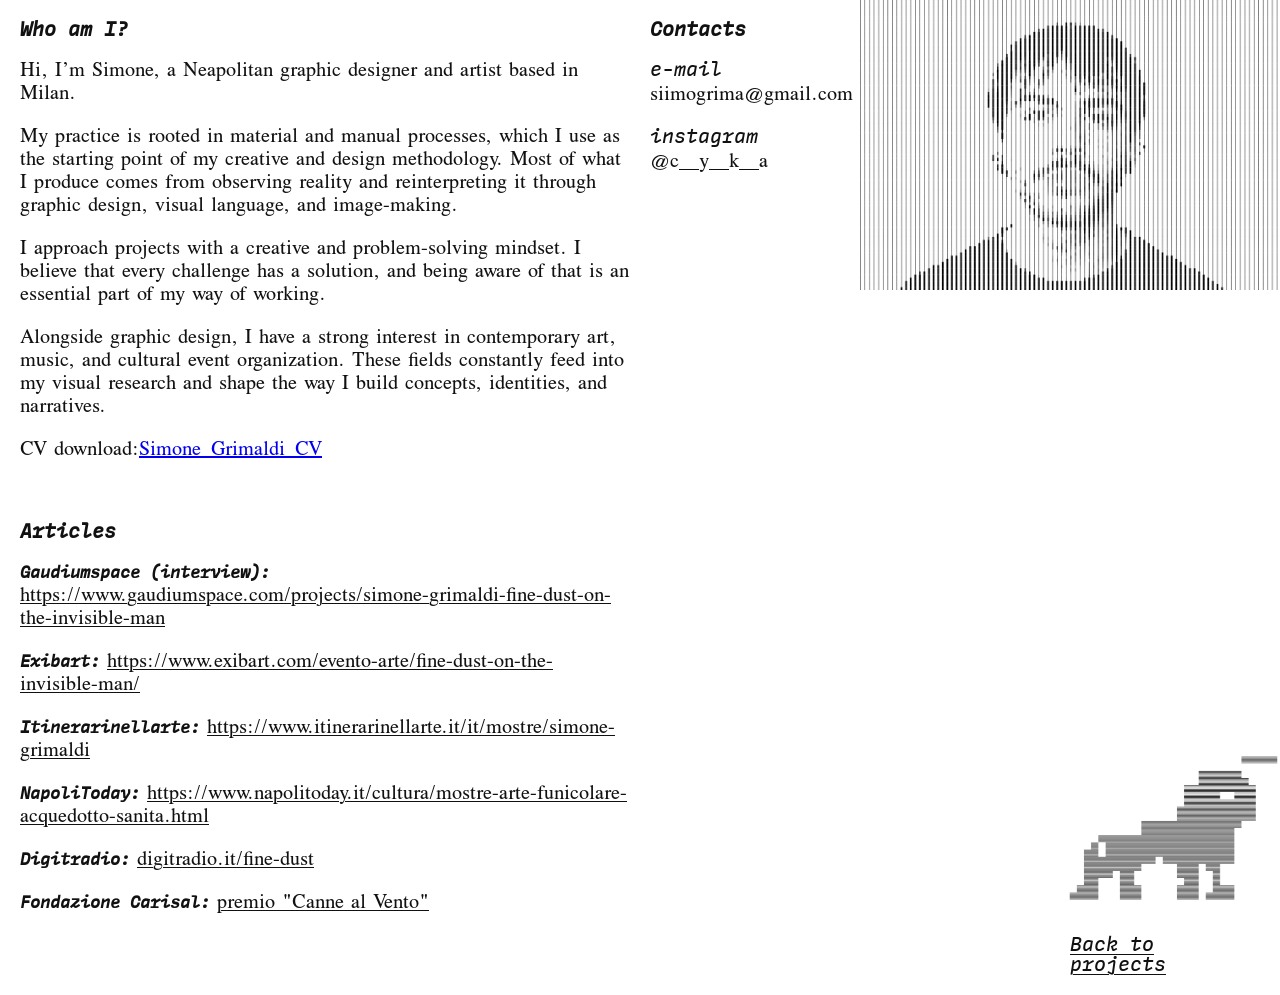
==== commit c812deb3: "update" ====
--- a/about.html
+++ b/about.html
@@ -113,7 +113,7 @@
     target="_blank"
     rel="noopener noreferrer"
   >
-    premio"Canne al Vento"
+    premio "Canne al Vento"
   </a>
 </p>
 
